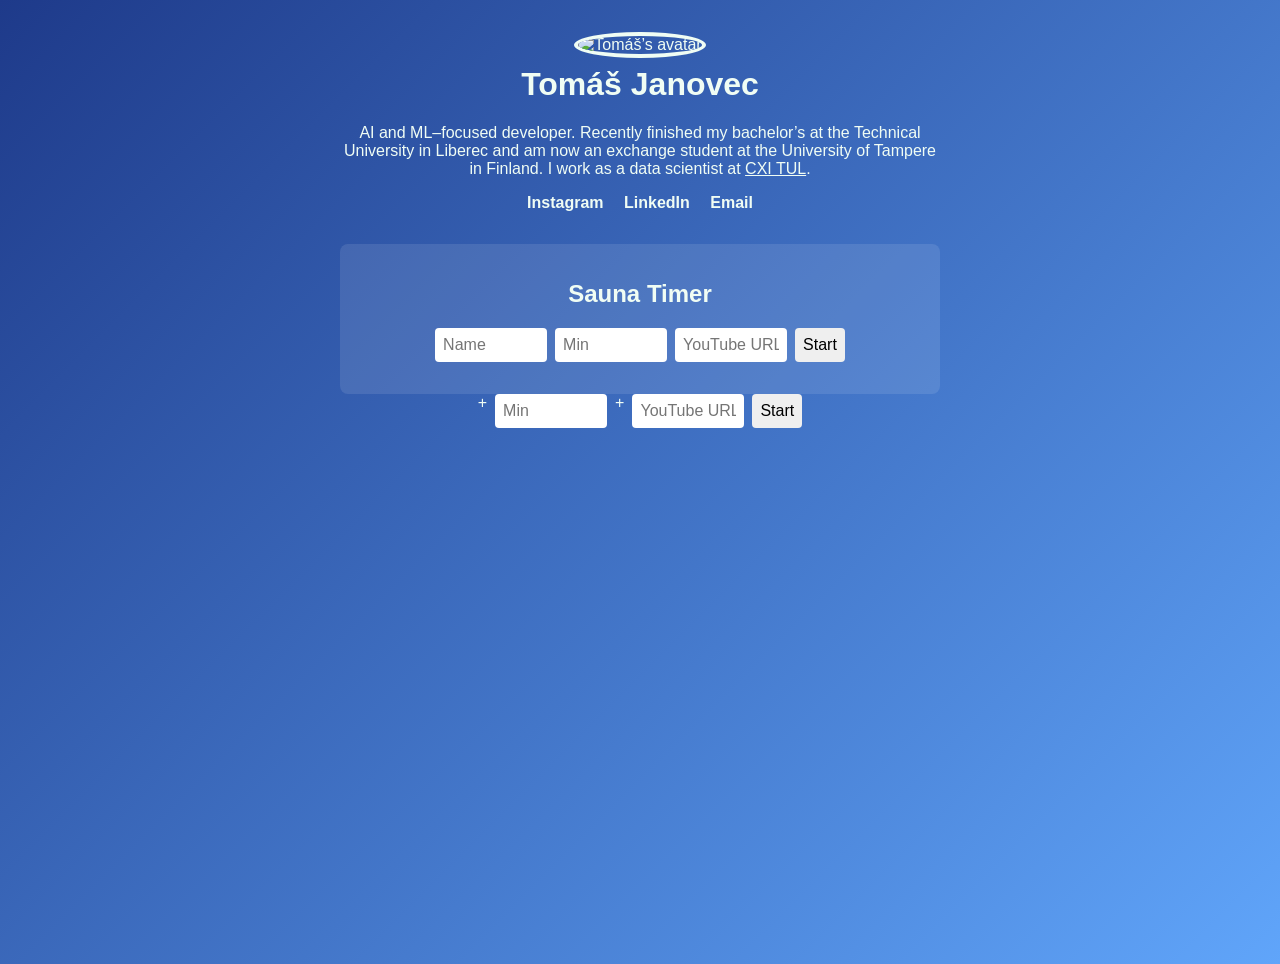
==== index.html @ 8344b6bf "fix: wrong form issue" ====
<!DOCTYPE html>
<html lang="en">
<head>
  <meta charset="UTF-8" />
  <meta name="viewport" content="width=device-width, initial-scale=1.0"/>
  <title>Tomáš Janovec</title>
  <style>
    body {
      margin: 0;
      font-family: sans-serif;
      background: linear-gradient(135deg, #1e3a8a, #60a5fa);
      color: #f0fdf4;
      display: flex;
      flex-direction: column;
      align-items: center;
      text-align: center;
      min-height: 100vh;
      padding: 2rem;
    }
    .container {
      max-width: 600px;
    }
    img.profile {
      width: 140px;
      height: 140px;
      border-radius: 50%;
      border: 4px solid #f0fdf4;
    }
    h1 { margin-top: .5rem; }
    .links a {
      margin: 0 .5rem;
      color: #f0fdf4;
      text-decoration: none;
      font-weight: bold;
    }
    section {
      margin-top: 2rem;
      background: rgba(255, 255, 255, 0.1);
      padding: 1rem;
      border-radius: 8px;
    }
    #sauna-timer {
      height: 200px;
      background: rgba(255,255,255,0.2);
      border: 2px dashed #f0fdf4;
      border-radius: 4px;
      display: flex;
      align-items: center;
      justify-content: center;
      color: #f0fdf4;
      font-style: italic;
    }
  </style>
</head>
<body>
  <div class="container">
    <img class="profile" src="https://avatars.githubusercontent.com/u/74786110?v=4" alt="Tomáš’s avatar" />
    <h1>Tomáš Janovec</h1>
    <p>AI and ML–focused developer. Recently finished my bachelor’s at the Technical University in Liberec and am now an exchange student at the University of Tampere in Finland. I work as a data scientist at <a href="https://cxi.tul.cz/tym/omi" target="_blank" style="color:#f0fdf4; text-decoration:underline;">CXI TUL</a>.</p>
    <div class="links">
      <a href="https://www.instagram.com/dzanyy1337/" target="_blank">Instagram</a>
      <a href="https://www.linkedin.com/in/thomas-janovec-7a1a97283/" target="_blank">LinkedIn</a>
      <a href="mailto:tomas.janovec@tul.cz">Email</a>
    </div>

    <section id="sauna">
      <h2>Sauna Timer</h2>
      <div id="sauna-app"><!-- saunaTimer.js will render here --></div>
    </section>

    <!-- add inside <head> if not already: -->
    <link rel="stylesheet" href="assets/css/sauna.css">

    <!-- add just before </body>: -->
    <script defer src="assets/js/saunaTimer.js"></script>
  </div>

  <form id="timer-form">
+   <input type="number" id="timer-minutes" placeholder="Min" required min="1" />
+  <input
+    type="url"
+    id="timer-video"
+    placeholder="YouTube URL (optional)"
+    pattern="https?://.*"
+  />
    <button type="submit">Start</button>
  </form>
</body>
</html>
---- assets/css/sauna.css ----
/* simple “frosty” translucent cards on your blue background */
#sauna-app {
  display: flex;
  flex-direction: column;
  align-items: center;
}
#timer-form {
  display: flex;
  gap: 0.5rem;
  margin-bottom: 1rem;
}
#timer-form input,
#timer-form button {
  padding: 0.5rem;
  font-size: 1rem;
  border-radius: 4px;
  border: none;
}
#timer-form input {
  width: 6rem;
}
#timers-container {
  width: 100%;
  max-width: 400px;
}
.timer-card {
  background: rgba(255, 255, 255, 0.15);
  padding: 0.75rem;
  margin-bottom: 1rem;
  border-radius: 6px;
  display: flex;
  align-items: center;
  gap: 0.75rem;
}
.timer-card h3 {
  flex: 1;
  margin: 0;
  font-size: 1.1rem;
}
.timer-card .time-display {
  font-family: monospace;
  font-size: 1.2rem;
  width: 4.5rem;
  text-align: center;
}
.timer-card button {
  padding: 0.4rem 0.8rem;
  font-size: 0.9rem;
  border-radius: 4px;
  cursor: pointer;
}

.timer-card .video-container {
  margin-top: 0.75rem;
  width: 100%;
  position: relative;
  padding-bottom: 56.25%; /* 16:9 ratio */
  height: 0;
}
.timer-card .video-container iframe {
  position: absolute;
  top: 0;
  left: 0;
  width: 100%;
  height: 100%;
  border: none;
}
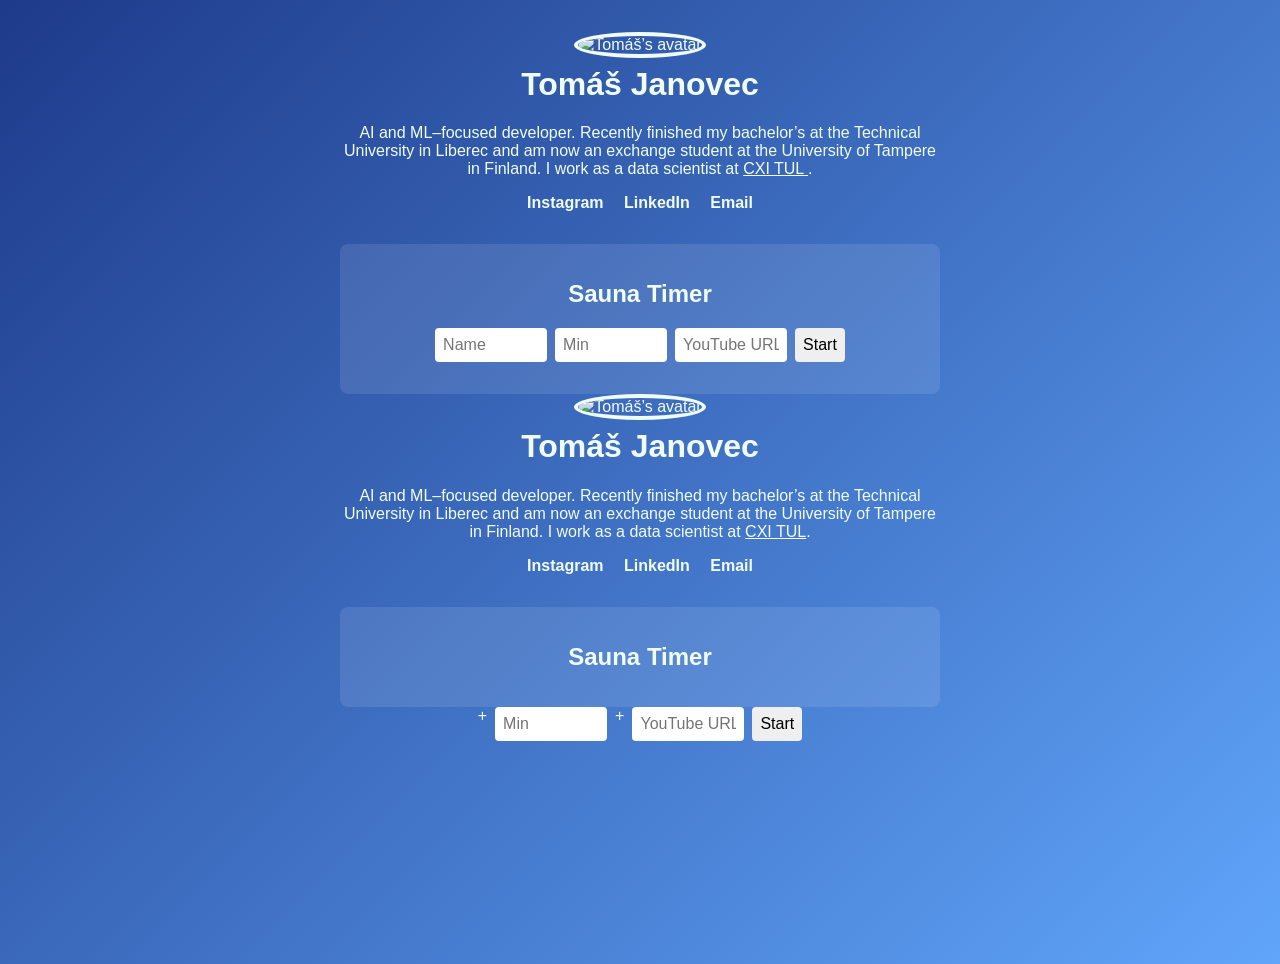
==== commit d9a9105f: "fix: fix index" ====
--- a/index.html
+++ b/index.html
@@ -1,4 +1,76 @@
 <!DOCTYPE html>
+<html lang="en">
+<head>
+  <meta charset="UTF-8" />
+  <meta name="viewport" content="width=device-width, initial-scale=1.0"/>
+  <title>Tomáš Janovec</title>
+  <style>
+    body {
+      margin: 0;
+      font-family: sans-serif;
+      background: linear-gradient(135deg, #1e3a8a, #60a5fa);
+      color: #f0fdf4;
+      display: flex;
+      flex-direction: column;
+      align-items: center;
+      text-align: center;
+      min-height: 100vh;
+      padding: 2rem;
+    }
+    .container {
+      max-width: 600px;
+    }
+    img.profile {
+      width: 140px;
+      height: 140px;
+      border-radius: 50%;
+      border: 4px solid #f0fdf4;
+    }
+    h1 {
+      margin-top: .5rem;
+    }
+    .links a {
+      margin: 0 .5rem;
+      color: #f0fdf4;
+      text-decoration: none;
+      font-weight: bold;
+    }
+    section {
+      margin-top: 2rem;
+      background: rgba(255, 255, 255, 0.1);
+      padding: 1rem;
+      border-radius: 8px;
+    }
+  </style>
+  <link rel="stylesheet" href="assets/css/sauna.css">
+</head>
+<body>
+  <div class="container">
+    <img class="profile" src="https://avatars.githubusercontent.com/u/74786110?v=4" alt="Tomáš’s avatar" />
+    <h1>Tomáš Janovec</h1>
+    <p>
+      AI and ML–focused developer. Recently finished my bachelor’s at the Technical University
+      in Liberec and am now an exchange student at the University of Tampere in Finland.
+      I work as a data scientist at
+      <a href="https://cxi.tul.cz/tym/omi" target="_blank" style="color:#f0fdf4; text-decoration:underline;">
+        CXI TUL
+      </a>.
+    </p>
+    <div class="links">
+      <a href="https://www.instagram.com/dzanyy1337/" target="_blank">Instagram</a>
+      <a href="https://www.linkedin.com/in/thomas-janovec-7a1a97283/" target="_blank">LinkedIn</a>
+      <a href="mailto:tomas.janovec@tul.cz">Email</a>
+    </div>
+
+    <section id="sauna">
+      <h2>Sauna Timer</h2>
+      <div id="sauna-app"><!-- saunaTimer.js will render the form & timers here --></div>
+    </section>
+  </div>
+
+  <script defer src="assets/js/saunaTimer.js"></script>
+</body>
+</html>
 <html lang="en">
 <head>
   <meta charset="UTF-8" />
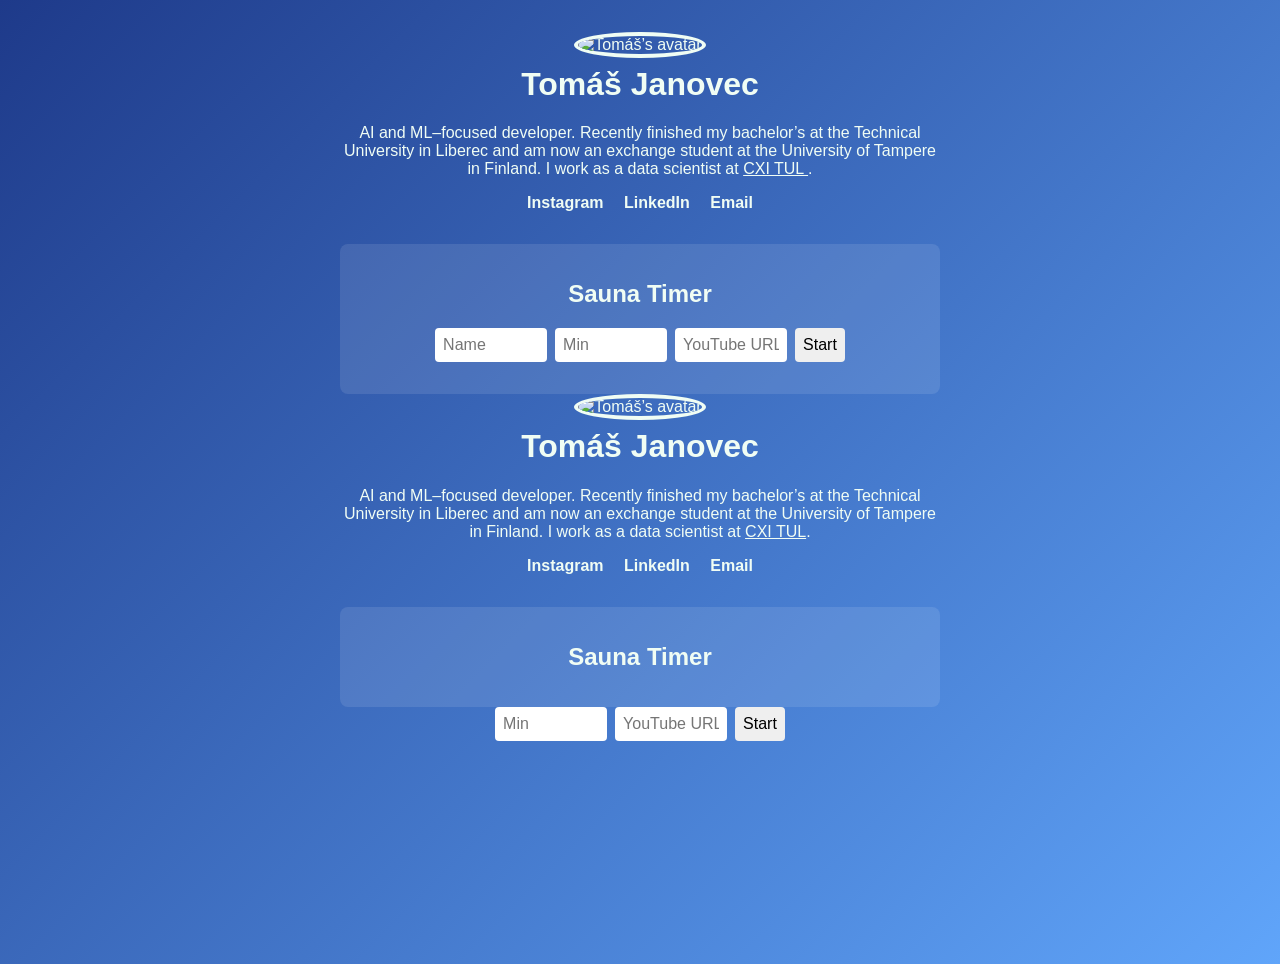
==== commit e0844736: "fix: index" ====
--- a/index.html
+++ b/index.html
@@ -148,13 +148,13 @@
   </div>
 
   <form id="timer-form">
-+   <input type="number" id="timer-minutes" placeholder="Min" required min="1" />
-+  <input
-+    type="url"
-+    id="timer-video"
-+    placeholder="YouTube URL (optional)"
-+    pattern="https?://.*"
-+  />
+   <input type="number" id="timer-minutes" placeholder="Min" required min="1" />
+  <input
+    type="url"
+    id="timer-video"
+    placeholder="YouTube URL (optional)"
+    pattern="https?://.*"
+  />
     <button type="submit">Start</button>
   </form>
 </body>
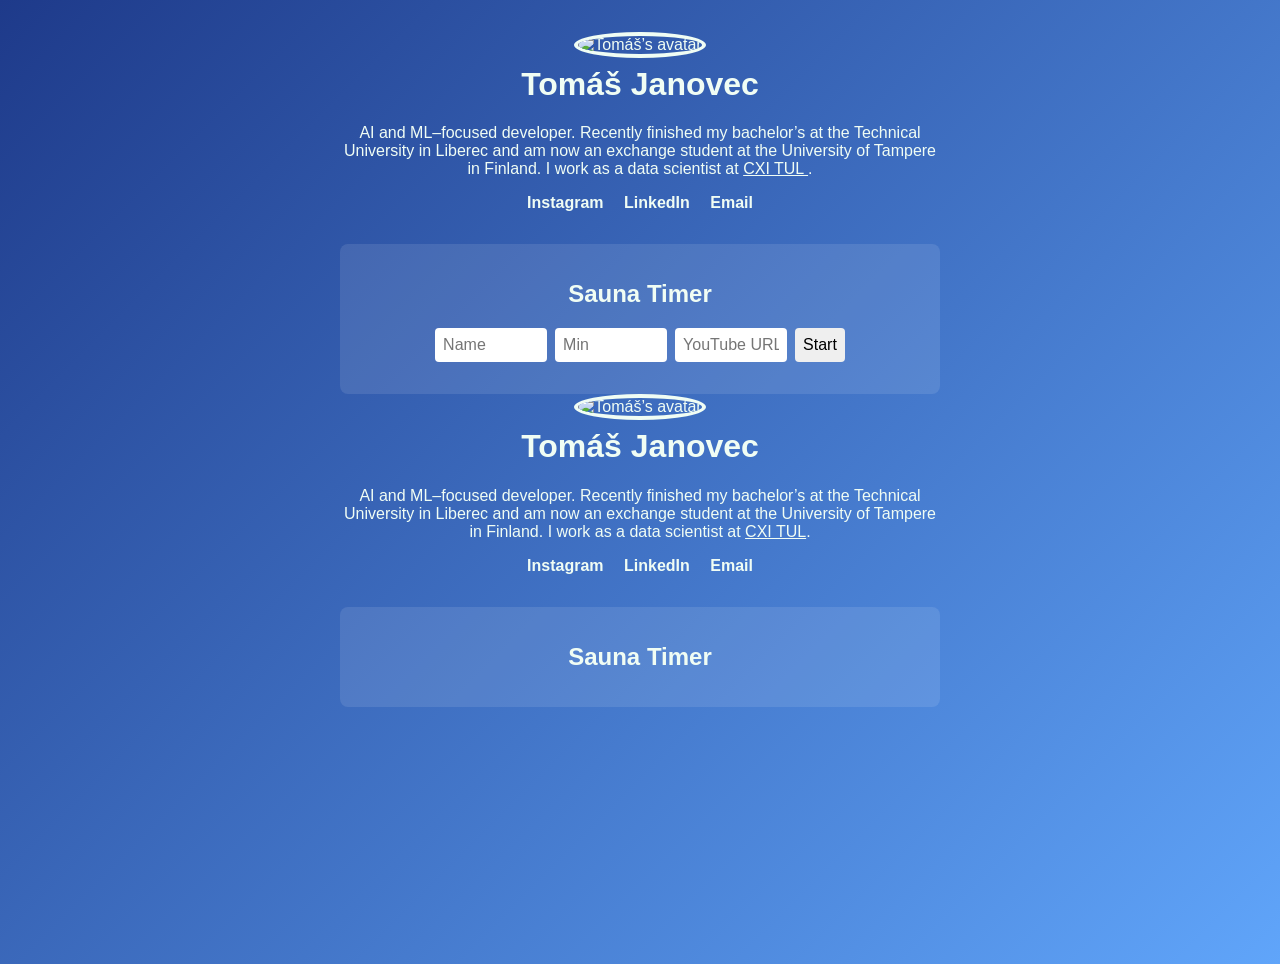
==== commit b28cb1ea: "fix: index" ====
--- a/index.html
+++ b/index.html
@@ -147,15 +147,15 @@
     <script defer src="assets/js/saunaTimer.js"></script>
   </div>
 
-  <form id="timer-form">
-   <input type="number" id="timer-minutes" placeholder="Min" required min="1" />
-  <input
-    type="url"
-    id="timer-video"
-    placeholder="YouTube URL (optional)"
-    pattern="https?://.*"
-  />
-    <button type="submit">Start</button>
-  </form>
+  <!-- <form id="timer-form"> -->
+  <!--  <input type="number" id="timer-minutes" placeholder="Min" required min="1" /> -->
+  <!-- <input -->
+  <!--   type="url" -->
+  <!--   id="timer-video" -->
+  <!--   placeholder="YouTube URL (optional)" -->
+  <!--   pattern="https?://.*" -->
+  <!-- /> -->
+  <!--   <button type="submit">Start</button> -->
+  <!-- </form> -->
 </body>
 </html>
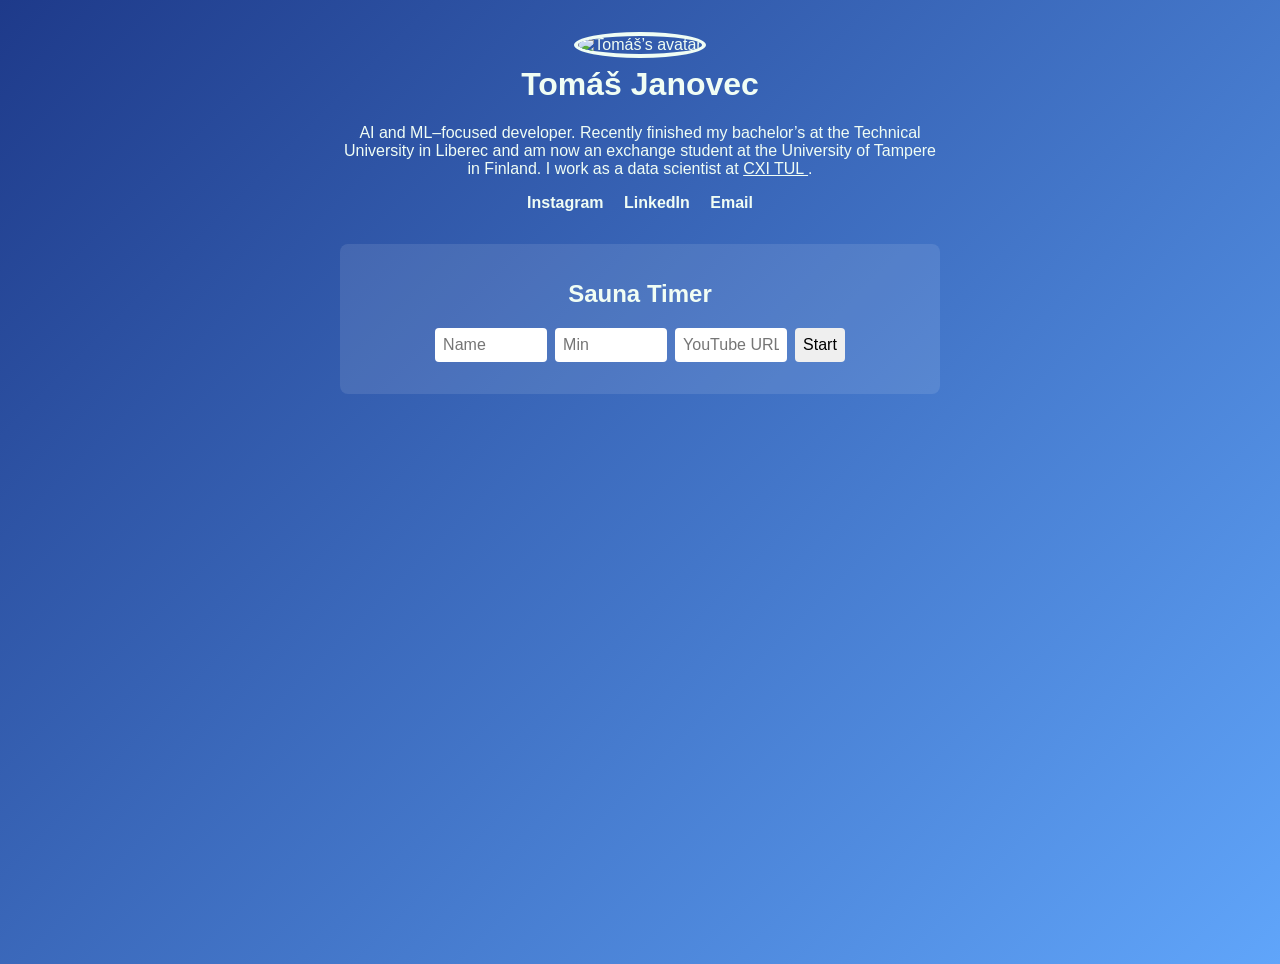
==== commit f541b3a6: "fix: fix index" ====
--- a/index.html
+++ b/index.html
@@ -71,91 +71,3 @@
   <script defer src="assets/js/saunaTimer.js"></script>
 </body>
 </html>
-<html lang="en">
-<head>
-  <meta charset="UTF-8" />
-  <meta name="viewport" content="width=device-width, initial-scale=1.0"/>
-  <title>Tomáš Janovec</title>
-  <style>
-    body {
-      margin: 0;
-      font-family: sans-serif;
-      background: linear-gradient(135deg, #1e3a8a, #60a5fa);
-      color: #f0fdf4;
-      display: flex;
-      flex-direction: column;
-      align-items: center;
-      text-align: center;
-      min-height: 100vh;
-      padding: 2rem;
-    }
-    .container {
-      max-width: 600px;
-    }
-    img.profile {
-      width: 140px;
-      height: 140px;
-      border-radius: 50%;
-      border: 4px solid #f0fdf4;
-    }
-    h1 { margin-top: .5rem; }
-    .links a {
-      margin: 0 .5rem;
-      color: #f0fdf4;
-      text-decoration: none;
-      font-weight: bold;
-    }
-    section {
-      margin-top: 2rem;
-      background: rgba(255, 255, 255, 0.1);
-      padding: 1rem;
-      border-radius: 8px;
-    }
-    #sauna-timer {
-      height: 200px;
-      background: rgba(255,255,255,0.2);
-      border: 2px dashed #f0fdf4;
-      border-radius: 4px;
-      display: flex;
-      align-items: center;
-      justify-content: center;
-      color: #f0fdf4;
-      font-style: italic;
-    }
-  </style>
-</head>
-<body>
-  <div class="container">
-    <img class="profile" src="https://avatars.githubusercontent.com/u/74786110?v=4" alt="Tomáš’s avatar" />
-    <h1>Tomáš Janovec</h1>
-    <p>AI and ML–focused developer. Recently finished my bachelor’s at the Technical University in Liberec and am now an exchange student at the University of Tampere in Finland. I work as a data scientist at <a href="https://cxi.tul.cz/tym/omi" target="_blank" style="color:#f0fdf4; text-decoration:underline;">CXI TUL</a>.</p>
-    <div class="links">
-      <a href="https://www.instagram.com/dzanyy1337/" target="_blank">Instagram</a>
-      <a href="https://www.linkedin.com/in/thomas-janovec-7a1a97283/" target="_blank">LinkedIn</a>
-      <a href="mailto:tomas.janovec@tul.cz">Email</a>
-    </div>
-
-    <section id="sauna">
-      <h2>Sauna Timer</h2>
-      <div id="sauna-app"><!-- saunaTimer.js will render here --></div>
-    </section>
-
-    <!-- add inside <head> if not already: -->
-    <link rel="stylesheet" href="assets/css/sauna.css">
-
-    <!-- add just before </body>: -->
-    <script defer src="assets/js/saunaTimer.js"></script>
-  </div>
-
-  <!-- <form id="timer-form"> -->
-  <!--  <input type="number" id="timer-minutes" placeholder="Min" required min="1" /> -->
-  <!-- <input -->
-  <!--   type="url" -->
-  <!--   id="timer-video" -->
-  <!--   placeholder="YouTube URL (optional)" -->
-  <!--   pattern="https?://.*" -->
-  <!-- /> -->
-  <!--   <button type="submit">Start</button> -->
-  <!-- </form> -->
-</body>
-</html>
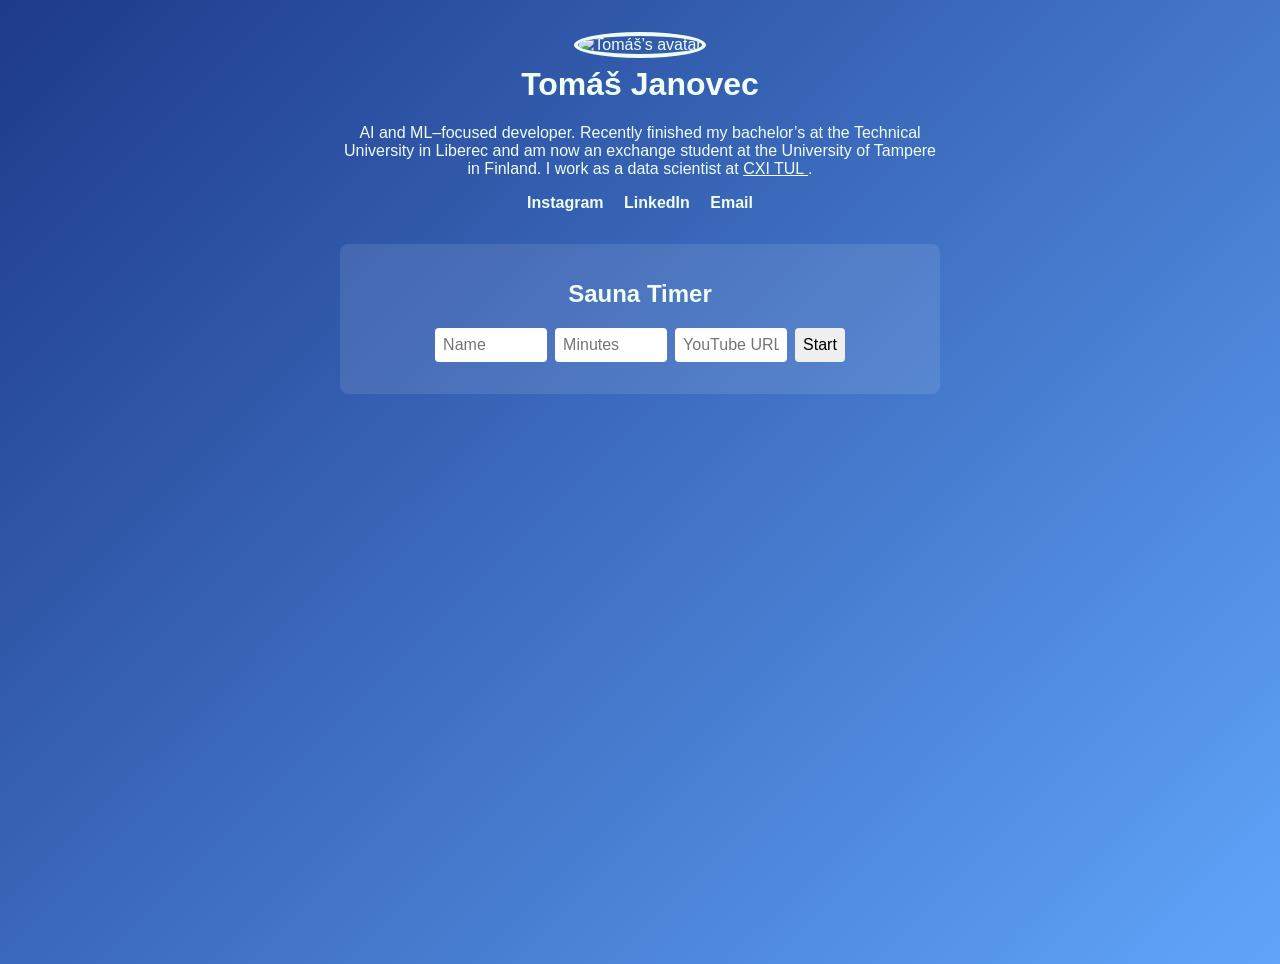
==== commit a0e4a235: "fix: roll back feature for search" ====
--- a/index.html
+++ b/index.html
@@ -64,7 +64,7 @@
 
     <section id="sauna">
       <h2>Sauna Timer</h2>
-      <div id="sauna-app"><!-- saunaTimer.js will render the form & timers here --></div>
+      <div id="sauna-app"><!-- JS will render form & timers here --></div>
     </section>
   </div>
 
--- a/assets/css/sauna.css
+++ b/assets/css/sauna.css
@@ -65,3 +65,91 @@
   height: 100%;
   border: none;
 }
+
+/* simple “frosty” translucent cards on your blue background */
+#sauna-app {
+  display: flex;
+  flex-direction: column;
+  align-items: center;
+}
+
+#timer-form {
+  display: flex;
+  gap: 0.5rem;
+  margin-bottom: 1rem;
+}
+
+#timer-form input,
+#timer-form button,
+#timer-form select {
+  padding: 0.5rem;
+  font-size: 1rem;
+  border-radius: 4px;
+  border: none;
+}
+
+#timer-form input {
+  width: 6rem;
+}
+
+#timers-container {
+  width: 100%;
+  max-width: 400px;
+}
+
+.timer-card {
+  background: rgba(255, 255, 255, 0.15);
+  padding: 0.75rem;
+  margin-bottom: 1rem;
+  border-radius: 6px;
+  display: flex;
+  flex-direction: column;
+  align-items: center;
+  gap: 0.75rem;
+}
+
+/* under 1 minute */
+.timer-card.warning {
+  background: orange;
+}
+
+/* under 10 seconds */
+.timer-card.danger {
+  background: red;
+}
+
+.timer-card h3 {
+  margin: 0;
+  font-size: 1.1rem;
+}
+
+.timer-card .time-display {
+  font-family: monospace;
+  font-size: 1.2rem;
+  width: 4.5rem;
+  text-align: center;
+}
+
+.timer-card button {
+  padding: 0.4rem 0.8rem;
+  font-size: 0.9rem;
+  border-radius: 4px;
+  cursor: pointer;
+}
+
+.timer-card .video-container {
+  margin-top: 0.75rem;
+  width: 100%;
+  position: relative;
+  padding-bottom: 56.25%; /* 16:9 */
+  height: 0;
+}
+
+.timer-card .video-container iframe {
+  position: absolute;
+  top: 0;
+  left: 0;
+  width: 100%;
+  height: 100%;
+  border: none;
+}
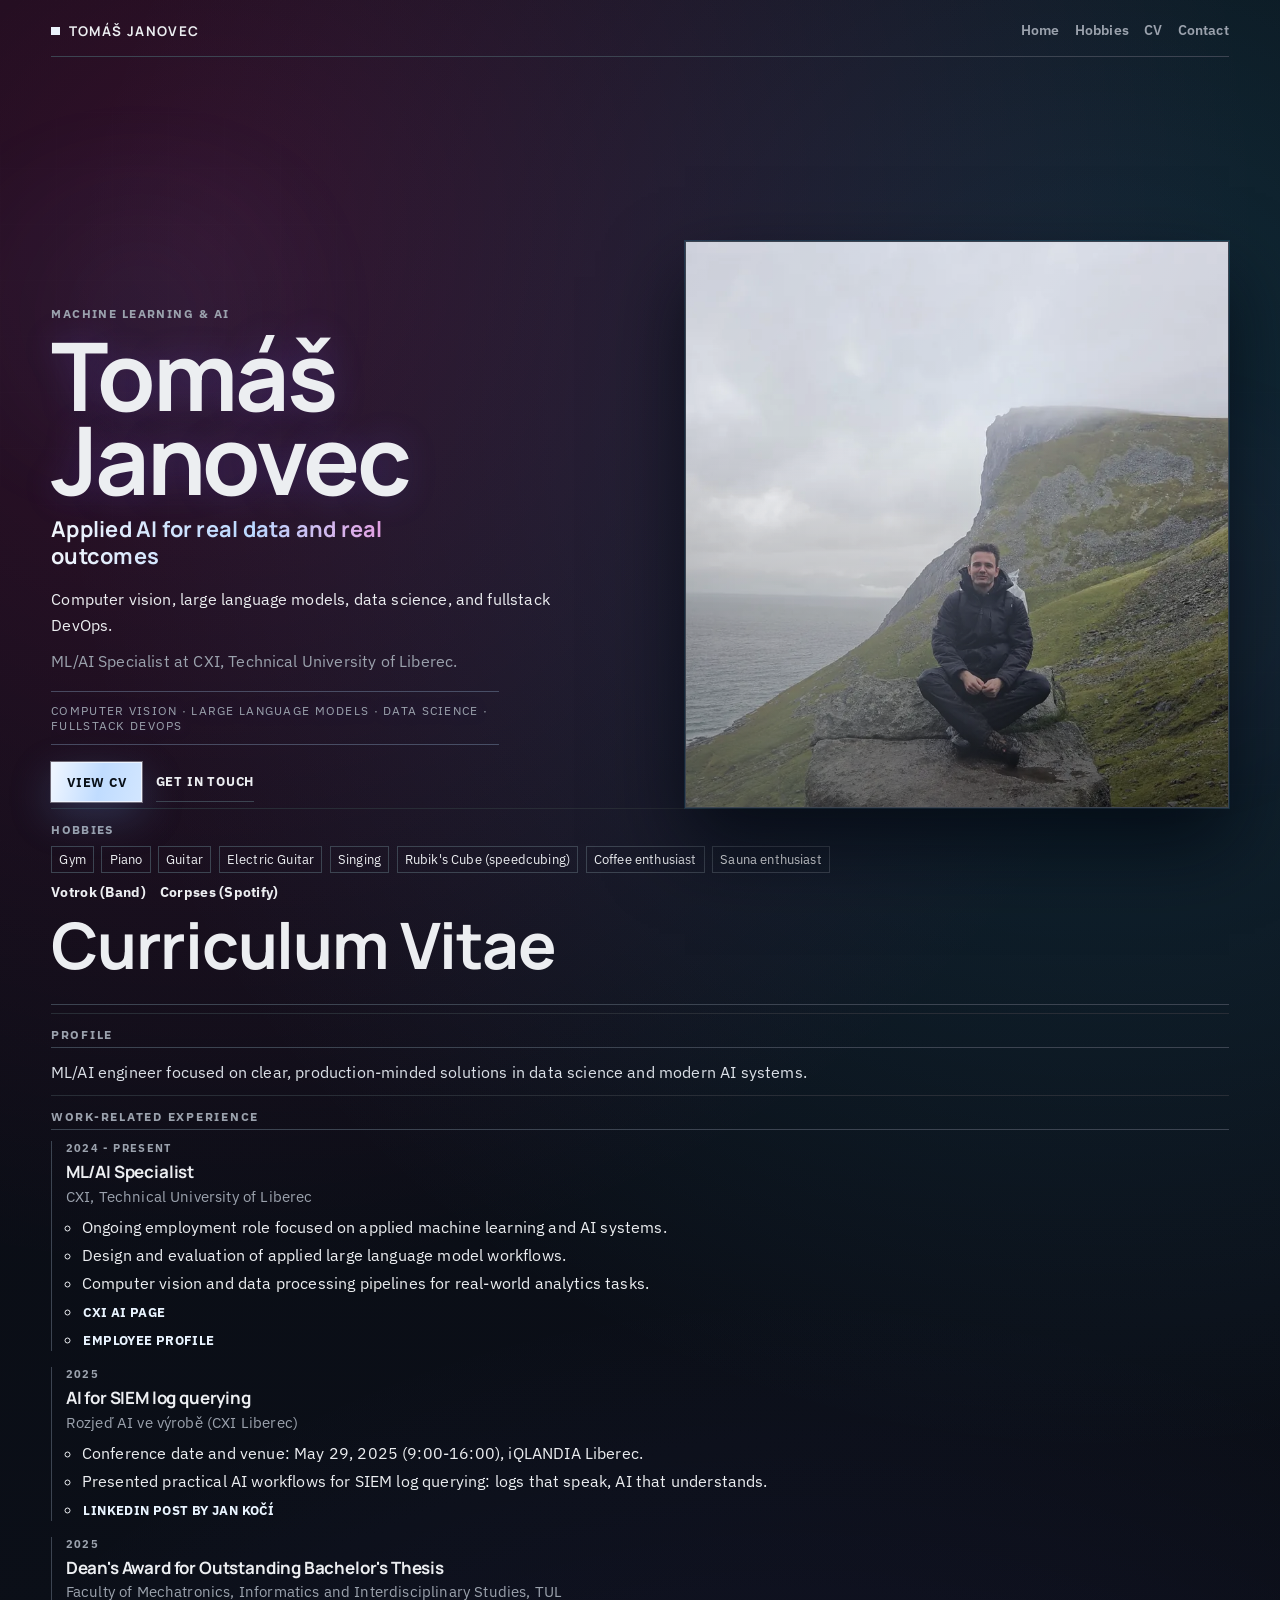
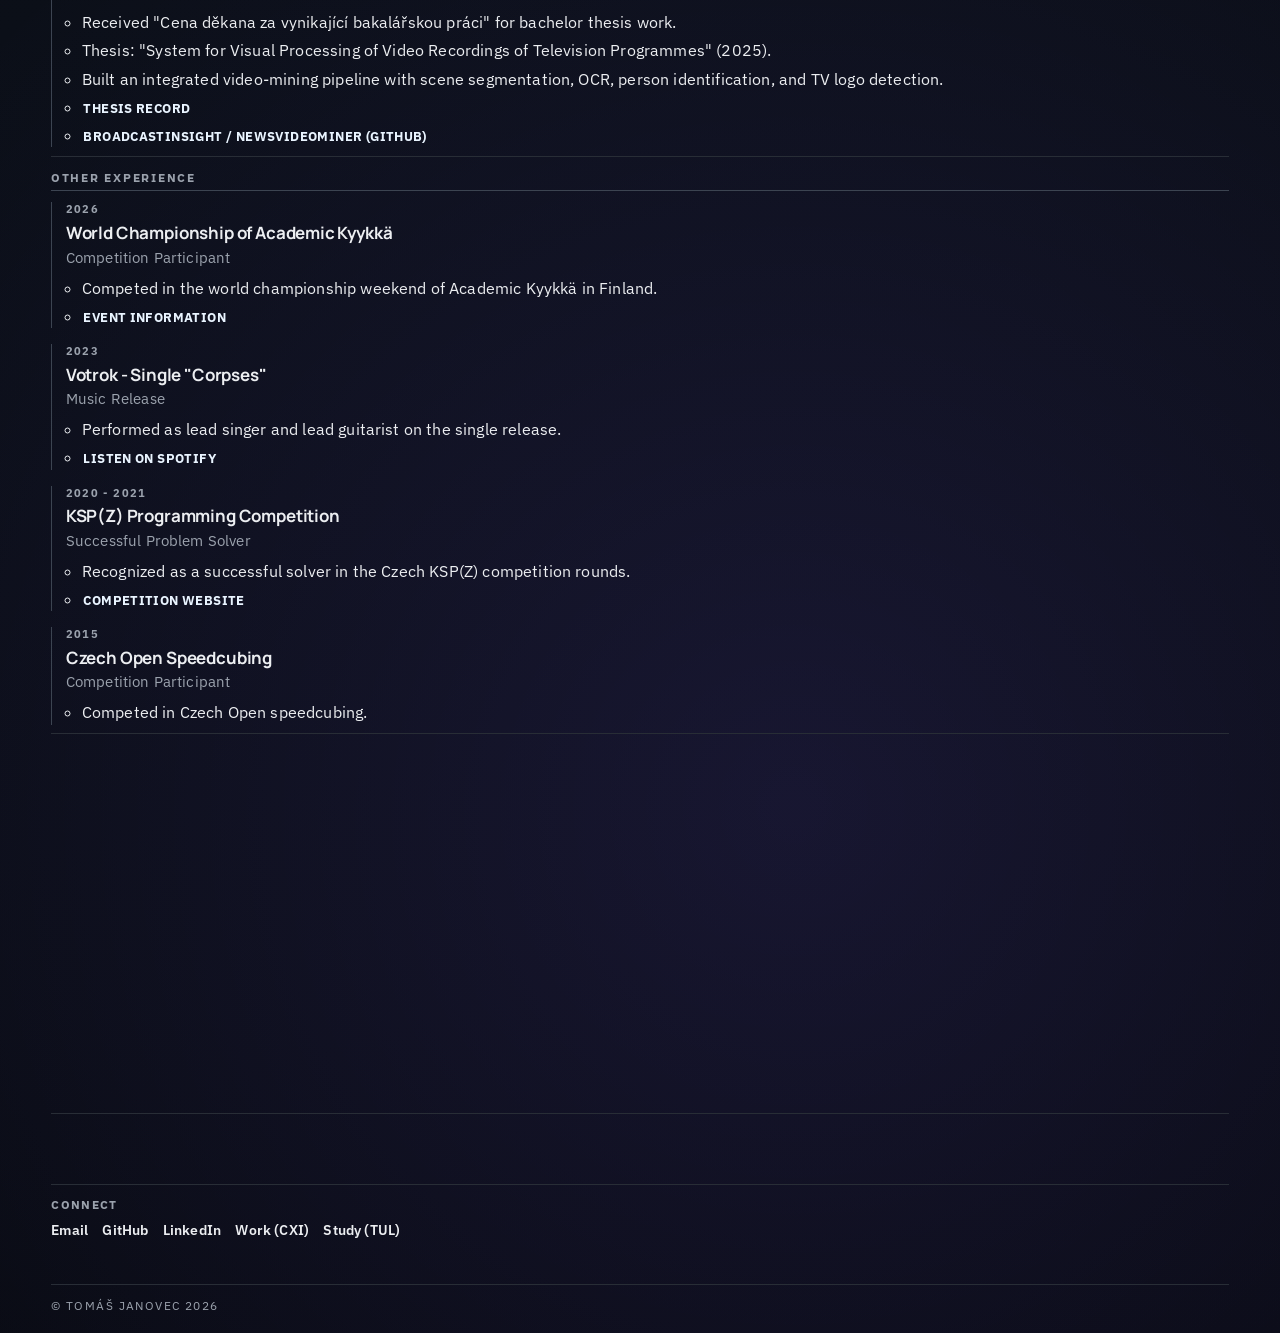
==== commit b69ebc4b: "feat: add static portfolio fallback" ====
--- a/index.html
+++ b/index.html
@@ -2,72 +2,245 @@
 <html lang="en">
 <head>
   <meta charset="UTF-8" />
-  <meta name="viewport" content="width=device-width, initial-scale=1.0"/>
+  <meta name="viewport" content="width=device-width, initial-scale=1.0" />
+  <meta
+    name="description"
+    content="Tomáš Janovec - ML/AI specialist focused on computer vision, large language models, data science, and fullstack DevOps."
+  />
   <title>Tomáš Janovec</title>
-  <style>
-    body {
-      margin: 0;
-      font-family: sans-serif;
-      background: linear-gradient(135deg, #1e3a8a, #60a5fa);
-      color: #f0fdf4;
-      display: flex;
-      flex-direction: column;
-      align-items: center;
-      text-align: center;
-      min-height: 100vh;
-      padding: 2rem;
-    }
-    .container {
-      max-width: 600px;
-    }
-    img.profile {
-      width: 140px;
-      height: 140px;
-      border-radius: 50%;
-      border: 4px solid #f0fdf4;
-    }
-    h1 {
-      margin-top: .5rem;
-    }
-    .links a {
-      margin: 0 .5rem;
-      color: #f0fdf4;
-      text-decoration: none;
-      font-weight: bold;
-    }
-    section {
-      margin-top: 2rem;
-      background: rgba(255, 255, 255, 0.1);
-      padding: 1rem;
-      border-radius: 8px;
-    }
-  </style>
-  <link rel="stylesheet" href="assets/css/sauna.css">
+  <link rel="stylesheet" href="assets/css/site.css" />
 </head>
 <body>
-  <div class="container">
-    <img class="profile" src="https://avatars.githubusercontent.com/u/74786110?v=4" alt="Tomáš’s avatar" />
-    <h1>Tomáš Janovec</h1>
-    <p>
-      AI and ML–focused developer. Recently finished my bachelor’s at the Technical University
-      in Liberec and am now an exchange student at the University of Tampere in Finland.
-      I work as a data scientist at
-      <a href="https://cxi.tul.cz/tym/omi" target="_blank" style="color:#f0fdf4; text-decoration:underline;">
-        CXI TUL
-      </a>.
-    </p>
-    <div class="links">
-      <a href="https://www.instagram.com/dzanyy1337/" target="_blank">Instagram</a>
-      <a href="https://www.linkedin.com/in/thomas-janovec-7a1a97283/" target="_blank">LinkedIn</a>
-      <a href="mailto:tomas.janovec@tul.cz">Email</a>
+  <div class="site-shell">
+    <div class="ambient-bg" aria-hidden="true">
+      <div class="ambient-grid"></div>
+      <div class="ambient-glow ambient-glow-a"></div>
+      <div class="ambient-glow ambient-glow-b"></div>
     </div>
 
-    <section id="sauna">
-      <h2>Sauna Timer</h2>
-      <div id="sauna-app"><!-- JS will render form & timers here --></div>
-    </section>
+    <header class="top-nav">
+      <a class="brand" href="#top" aria-label="Tomáš Janovec home">
+        <span class="brand-dot"></span>
+        <span>Tomáš Janovec</span>
+      </a>
+
+      <nav class="nav-links" aria-label="Primary">
+        <a href="#top">Home</a>
+        <a href="#hobbies">Hobbies</a>
+        <a href="#cv">CV</a>
+        <a href="#contact">Contact</a>
+      </nav>
+    </header>
+
+    <main id="top" class="main-content">
+      <section class="hero hero-stage" aria-label="Hero stage">
+        <div class="hero-copy">
+          <p class="hero-badge">Machine Learning &amp; AI</p>
+          <h1>Tomáš Janovec</h1>
+          <h2>Applied AI for real data and real outcomes</h2>
+          <p class="hero-lead">Computer vision, large language models, data science, and fullstack DevOps.</p>
+          <p class="hero-subtitle">ML/AI Specialist at CXI, Technical University of Liberec.</p>
+          <p class="focus-line hero-focus-line">Computer Vision · Large Language Models · Data Science · Fullstack DevOps</p>
+
+          <div class="hero-actions" role="group" aria-label="Primary actions">
+            <a class="btn btn-primary" href="#cv">View CV</a>
+            <a class="btn btn-ghost" href="mailto:tomas.janovec@tul.cz">Get in Touch</a>
+          </div>
+        </div>
+
+        <figure class="hero-media">
+          <picture>
+            <source
+              srcset="assets/images/tomas-hero-800.webp 800w, assets/images/tomas-hero-1280.webp 1280w"
+              sizes="(max-width: 950px) 92vw, 48vw"
+              type="image/webp"
+            />
+            <img
+              src="assets/images/tomas-hero-fallback.jpg"
+              width="1280"
+              height="1760"
+              alt="Tomáš Janovec sitting on a rock in front of a mountain peak near Kvalvika beach in Lofoten, Norway"
+              loading="eager"
+              decoding="async"
+              fetchpriority="high"
+            />
+          </picture>
+        </figure>
+      </section>
+
+      <section id="hobbies" class="hobbies-panel" aria-labelledby="hobbies-title">
+        <h2 id="hobbies-title">Hobbies</h2>
+        <div class="hobbies-chips" aria-label="Hobbies list">
+          <span>Gym</span>
+          <span>Piano</span>
+          <span>Guitar</span>
+          <span>Electric Guitar</span>
+          <span>Singing</span>
+          <span>Rubik's Cube (speedcubing)</span>
+          <span>Coffee enthusiast</span>
+          <span>Sauna enthusiast</span>
+        </div>
+        <div class="hobbies-links">
+          <a href="https://www.facebook.com/Votrokband/" target="_blank" rel="noreferrer">Votrok (Band)</a>
+          <a href="https://open.spotify.com/track/6KqUDpdiLEFHS2BhAkOizm" target="_blank" rel="noreferrer">Corpses (Spotify)</a>
+        </div>
+      </section>
+
+      <article id="cv" class="cv-page">
+        <header class="cv-header">
+          <h1>Curriculum Vitae</h1>
+        </header>
+
+        <section class="section-block" aria-labelledby="profile-title">
+          <h2 id="profile-title">Profile</h2>
+          <div class="section-body">
+            <p class="cv-summary">ML/AI engineer focused on clear, production-minded solutions in data science and modern AI systems.</p>
+          </div>
+        </section>
+
+        <section class="section-block" aria-labelledby="work-title">
+          <h2 id="work-title">Work-related experience</h2>
+          <div class="section-body">
+            <ol class="timeline">
+              <li>
+                <p class="timeline-period">2024 - Present</p>
+                <h3>ML/AI Specialist</h3>
+                <p class="timeline-org">CXI, Technical University of Liberec</p>
+                <ul>
+                  <li>Ongoing employment role focused on applied machine learning and AI systems.</li>
+                  <li>Design and evaluation of applied large language model workflows.</li>
+                  <li>Computer vision and data processing pipelines for real-world analytics tasks.</li>
+                  <li><a class="timeline-link" href="https://www.cxi.tul.cz/cs/systemova-integrace/modelovani-procesu-a-ai/" target="_blank" rel="noreferrer">CXI AI page</a></li>
+                  <li><a class="timeline-link" href="https://support.cxi.tul.cz/en/staff-directory/tomas.janovec" target="_blank" rel="noreferrer">Employee profile</a></li>
+                </ul>
+              </li>
+              <li>
+                <p class="timeline-period">2025</p>
+                <h3>AI for SIEM log querying</h3>
+                <p class="timeline-org">Rozjeď AI ve výrobě (CXI Liberec)</p>
+                <ul>
+                  <li>Conference date and venue: May 29, 2025 (9:00-16:00), iQLANDIA Liberec.</li>
+                  <li>Presented practical AI workflows for SIEM log querying: logs that speak, AI that understands.</li>
+                  <li><a class="timeline-link" href="https://www.linkedin.com/posts/jan-koci-906278225_rozjedai-aivevyrobe-cxiliberec-ugcPost-7333446464980873217-yizy" target="_blank" rel="noreferrer">LinkedIn post by Jan Kočí</a></li>
+                </ul>
+              </li>
+              <li>
+                <p class="timeline-period">2025</p>
+                <h3>Dean's Award for Outstanding Bachelor's Thesis</h3>
+                <p class="timeline-org">Faculty of Mechatronics, Informatics and Interdisciplinary Studies, TUL</p>
+                <ul>
+                  <li>Received "Cena děkana za vynikající bakalářskou práci" for bachelor thesis work.</li>
+                  <li>Thesis: "System for Visual Processing of Video Recordings of Television Programmes" (2025).</li>
+                  <li>Built an integrated video-mining pipeline with scene segmentation, OCR, person identification, and TV logo detection.</li>
+                  <li><a class="timeline-link" href="https://theses.cz/id/evcjhi/?info" target="_blank" rel="noreferrer">Thesis record</a></li>
+                  <li><a class="timeline-link" href="https://github.com/tomyjany/BroadcastInsight" target="_blank" rel="noreferrer">BroadcastInsight / NewsVideoMiner (GitHub)</a></li>
+                </ul>
+              </li>
+            </ol>
+          </div>
+        </section>
+
+        <section class="section-block" aria-labelledby="other-title">
+          <h2 id="other-title">Other experience</h2>
+          <div class="section-body">
+            <ol class="timeline">
+              <li>
+                <p class="timeline-period">2026</p>
+                <h3>World Championship of Academic Kyykkä</h3>
+                <p class="timeline-org">Competition Participant</p>
+                <ul>
+                  <li>Competed in the world championship weekend of Academic Kyykkä in Finland.</li>
+                  <li><a class="timeline-link" href="https://kyykka.fi/news-item/yleista-infoa-kyykkaviikonlopusta-general-info-about-the-kyykka-weekend" target="_blank" rel="noreferrer">Event information</a></li>
+                </ul>
+              </li>
+              <li>
+                <p class="timeline-period">2023</p>
+                <h3>Votrok - Single "Corpses"</h3>
+                <p class="timeline-org">Music Release</p>
+                <ul>
+                  <li>Performed as lead singer and lead guitarist on the single release.</li>
+                  <li><a class="timeline-link" href="https://open.spotify.com/track/6KqUDpdiLEFHS2BhAkOizm" target="_blank" rel="noreferrer">Listen on Spotify</a></li>
+                </ul>
+              </li>
+              <li>
+                <p class="timeline-period">2020 - 2021</p>
+                <h3>KSP(Z) Programming Competition</h3>
+                <p class="timeline-org">Successful Problem Solver</p>
+                <ul>
+                  <li>Recognized as a successful solver in the Czech KSP(Z) competition rounds.</li>
+                  <li><a class="timeline-link" href="https://ksp.mff.cuni.cz/z/" target="_blank" rel="noreferrer">Competition website</a></li>
+                </ul>
+              </li>
+              <li>
+                <p class="timeline-period">2015</p>
+                <h3>Czech Open Speedcubing</h3>
+                <p class="timeline-org">Competition Participant</p>
+                <ul>
+                  <li>Competed in Czech Open speedcubing.</li>
+                </ul>
+              </li>
+            </ol>
+          </div>
+        </section>
+
+        <section class="section-block" aria-labelledby="education-title">
+          <h2 id="education-title">Education</h2>
+          <div class="section-body">
+            <ol class="timeline">
+              <li>
+                <p class="timeline-period">Current</p>
+                <h3>Ing. Intelligent Systems (ongoing)</h3>
+                <p class="timeline-org">Technical University of Liberec</p>
+                <ul>
+                  <li>Currently continuing graduate engineering studies.</li>
+                </ul>
+              </li>
+              <li>
+                <p class="timeline-period">Completed</p>
+                <h3>BSc Intelligent Systems (completed)</h3>
+                <p class="timeline-org">Technical University of Liberec</p>
+                <ul>
+                  <li>Bachelor's degree successfully completed.</li>
+                </ul>
+              </li>
+              <li>
+                <p class="timeline-period">One Academic Year</p>
+                <h3>Exchange Studies</h3>
+                <p class="timeline-org">Tampere University</p>
+                <ul>
+                  <li>Completed one year of exchange studies in Finland.</li>
+                </ul>
+              </li>
+            </ol>
+          </div>
+        </section>
+
+        <section class="section-block" aria-labelledby="languages-title">
+          <h2 id="languages-title">Languages</h2>
+          <div class="section-body">
+            <ul class="languages-list">
+              <li>Czech: Native</li>
+              <li>English: Proficient</li>
+              <li>German: B1</li>
+              <li>Finnish: A2</li>
+            </ul>
+          </div>
+        </section>
+      </article>
+
+      <section id="contact" class="contact-strip" aria-labelledby="contact-title">
+        <h2 id="contact-title">Connect</h2>
+        <div class="contact-list">
+          <a href="mailto:tomas.janovec@tul.cz">Email</a>
+          <a href="https://github.com/tomyjany" target="_blank" rel="noreferrer">GitHub</a>
+          <a href="https://www.linkedin.com/in/thomas-janovec-7a1a97283/" target="_blank" rel="noreferrer">LinkedIn</a>
+          <a href="https://support.cxi.tul.cz/en/staff-directory/tomas.janovec" target="_blank" rel="noreferrer">Work (CXI)</a>
+          <a href="https://www.fm.tul.cz/fakulta" target="_blank" rel="noreferrer">Study (TUL)</a>
+        </div>
+      </section>
+    </main>
+
+    <footer class="site-footer">© Tomáš Janovec 2026</footer>
   </div>
-
-  <script defer src="assets/js/saunaTimer.js"></script>
 </body>
 </html>
--- a/assets/css/site.css
+++ b/assets/css/site.css
@@ -0,0 +1,787 @@
+@import url("https://fonts.googleapis.com/css2?family=IBM+Plex+Sans:wght@400;500;600;700&family=Manrope:wght@500;700;800&display=swap");
+
+:root {
+  --bg: #0b0c0f;
+  --bg-soft: #101218;
+  --text: #eceef1;
+  --muted: #9ba2ad;
+  --line: #282d36;
+  --line-strong: #3c4451;
+  --accent: #ebf2fb;
+  --accent-ink: #0a0c11;
+  --neon-cyan: #3bcfff;
+  --neon-magenta: #ff2fa8;
+  --neon-violet: #7d61ff;
+  --container: min(1180px, 92vw);
+  --ease: cubic-bezier(0.2, 0.74, 0.2, 1);
+}
+
+* {
+  box-sizing: border-box;
+}
+
+html,
+body,
+#root {
+  margin: 0;
+  min-height: 100%;
+}
+
+body {
+  background:
+    radial-gradient(circle at 17% 8%, rgba(255, 47, 168, 0.17) 0%, transparent 36%),
+    radial-gradient(circle at 86% 14%, rgba(59, 207, 255, 0.16) 0%, transparent 38%),
+    radial-gradient(circle at 62% 82%, rgba(125, 97, 255, 0.13) 0%, transparent 44%),
+    linear-gradient(165deg, #080a10 0%, #0b0f18 50%, #07090f 100%);
+  color: var(--text);
+  font-family: "IBM Plex Sans", "Segoe UI", sans-serif;
+  letter-spacing: 0.01em;
+}
+
+a {
+  color: inherit;
+}
+
+.site-shell {
+  isolation: isolate;
+  min-height: 100vh;
+  overflow-x: clip;
+  position: relative;
+}
+
+.site-shell > :not(.ambient-bg) {
+  position: relative;
+  z-index: 1;
+}
+
+.ambient-bg {
+  inset: 0;
+  overflow: hidden;
+  pointer-events: none;
+  position: fixed;
+  z-index: 0;
+}
+
+.ambient-grid {
+  background-image:
+    linear-gradient(to right, rgba(255, 255, 255, 0.03) 1px, transparent 1px),
+    linear-gradient(to bottom, rgba(255, 255, 255, 0.025) 1px, transparent 1px);
+  background-size: 56px 56px;
+  inset: 0;
+  opacity: 0.18;
+  position: absolute;
+}
+
+.ambient-glow {
+  border-radius: 50%;
+  filter: blur(32px);
+  opacity: 0.18;
+  position: absolute;
+}
+
+.ambient-glow-a {
+  animation: ambientGlowDrift 28s ease-in-out infinite alternate;
+  background: radial-gradient(circle, rgba(96, 181, 255, 0.32) 0%, rgba(96, 181, 255, 0) 72%);
+  height: 42vh;
+  left: -10vw;
+  top: 14vh;
+  width: 42vw;
+}
+
+.ambient-glow-b {
+  background: radial-gradient(circle, rgba(255, 89, 194, 0.24) 0%, rgba(255, 89, 194, 0) 74%);
+  height: 48vh;
+  right: -14vw;
+  top: 42vh;
+  width: 48vw;
+}
+
+.ambient-glow-static {
+  animation: none;
+}
+
+.top-nav {
+  align-items: center;
+  border-bottom: 1px solid var(--line-strong);
+  display: grid;
+  gap: 0.9rem;
+  grid-template-columns: 1fr auto;
+  margin: 1.3rem auto 0;
+  padding: 0 0 0.9rem;
+  width: var(--container);
+}
+
+.brand {
+  align-items: center;
+  display: inline-flex;
+  font-family: "Manrope", "IBM Plex Sans", sans-serif;
+  font-size: 0.84rem;
+  font-weight: 700;
+  gap: 0.55rem;
+  letter-spacing: 0.1em;
+  text-decoration: none;
+  text-transform: uppercase;
+}
+
+.brand-dot {
+  background: var(--accent);
+  height: 0.55rem;
+  width: 0.55rem;
+}
+
+.nav-links {
+  display: flex;
+  gap: 0.95rem;
+}
+
+.nav-links a {
+  color: var(--muted);
+  font-size: 0.86rem;
+  font-weight: 600;
+  padding-bottom: 0.15rem;
+  position: relative;
+  text-decoration: none;
+  transition: color 180ms var(--ease);
+}
+
+.nav-links a::after {
+  background: var(--text);
+  bottom: -0.3rem;
+  content: "";
+  height: 1px;
+  left: 0;
+  position: absolute;
+  transform: scaleX(0);
+  transform-origin: left;
+  transition: transform 200ms var(--ease);
+  width: 100%;
+}
+
+.nav-links a.active,
+.nav-links a:hover {
+  color: var(--text);
+}
+
+.nav-links a.active::after,
+.nav-links a:hover::after {
+  transform: scaleX(1);
+}
+
+.main-content {
+  margin: 1.2rem auto 2.8rem;
+  width: var(--container);
+}
+
+.site-footer {
+  border-top: 1px solid var(--line);
+  color: var(--muted);
+  font-size: 0.74rem;
+  letter-spacing: 0.12em;
+  margin: 0 auto;
+  padding: 0.85rem 0 1.2rem;
+  text-transform: uppercase;
+  width: var(--container);
+}
+
+.home-shell {
+  display: grid;
+  gap: 0.9rem;
+}
+
+.hero {
+  align-items: end;
+  column-gap: clamp(1rem, 2.6vw, 2.2rem);
+  display: grid;
+  grid-template-columns: minmax(0, 1.05fr) minmax(0, 0.95fr);
+  position: relative;
+}
+
+.hero-stage {
+  min-height: calc(100svh - 10.5rem);
+}
+
+.hero-copy {
+  display: grid;
+  gap: 0.7rem;
+  padding-bottom: 0.38rem;
+  z-index: 3;
+}
+
+.hero-badge {
+  color: var(--muted);
+  font-size: 0.75rem;
+  font-weight: 700;
+  letter-spacing: 0.12em;
+  margin: 0;
+  text-transform: uppercase;
+}
+
+.hero-copy h1 {
+  font-family: "Manrope", "IBM Plex Sans", sans-serif;
+  font-size: clamp(2.9rem, 7.4vw, 6.3rem);
+  letter-spacing: -0.032em;
+  line-height: 0.89;
+  margin: 0;
+  text-shadow: 0 0 34px rgba(125, 97, 255, 0.23);
+}
+
+.hero-copy h2 {
+  color: var(--accent);
+  font-family: "Manrope", "IBM Plex Sans", sans-serif;
+  font-size: clamp(1.04rem, 1.75vw, 1.36rem);
+  font-weight: 700;
+  letter-spacing: 0.01em;
+  line-height: 1.26;
+  margin: 0.22rem 0 0;
+  max-width: 30ch;
+  background: linear-gradient(92deg, #f1f5fb 0%, #bad8ff 48%, #ff79ce 100%);
+  -webkit-background-clip: text;
+  background-clip: text;
+  color: transparent;
+}
+
+.hero-lead {
+  font-size: 1.02rem;
+  line-height: 1.58;
+  margin: 0.28rem 0 0;
+  max-width: 50ch;
+}
+
+.hero-subtitle {
+  color: var(--muted);
+  line-height: 1.56;
+  margin: 0;
+  max-width: 58ch;
+}
+
+.hero-actions {
+  align-items: center;
+  display: flex;
+  flex-wrap: wrap;
+  gap: 0.84rem;
+  margin-top: 0.34rem;
+}
+
+.btn {
+  align-items: center;
+  display: inline-flex;
+  font-size: 0.83rem;
+  font-weight: 700;
+  letter-spacing: 0.06em;
+  min-height: 2.5rem;
+  padding: 0.56rem 0.92rem;
+  text-decoration: none;
+  text-transform: uppercase;
+  transition: transform 180ms var(--ease), border-color 180ms var(--ease), color 180ms var(--ease),
+    background-color 180ms var(--ease);
+}
+
+.btn:hover {
+  transform: translateY(-1px);
+}
+
+.btn-primary {
+  background: linear-gradient(102deg, #f0f6ff 0%, #c0dcff 54%, #d2e6ff 100%);
+  border: 1px solid rgba(240, 246, 255, 0.9);
+  box-shadow: 0 0 0 1px rgba(255, 255, 255, 0.35), 0 14px 42px rgba(100, 150, 220, 0.28);
+  color: #091018;
+}
+
+.btn-ghost {
+  border-bottom: 1px solid var(--line-strong);
+  color: var(--text);
+  padding-left: 0;
+  padding-right: 0;
+}
+
+.btn-ghost:hover {
+  border-color: var(--text);
+}
+
+.hero-media {
+  border: 1px solid var(--line-strong);
+  box-shadow: 0 36px 74px rgba(2, 6, 14, 0.72), 0 0 0 1px rgba(59, 207, 255, 0.17);
+  height: min(63svh, 680px);
+  margin: 0;
+  opacity: 1;
+  overflow: hidden;
+  position: relative;
+  transform: none;
+  z-index: 2;
+}
+
+.hero-media::before {
+  background: linear-gradient(118deg, rgba(255, 255, 255, 0) 20%, rgba(255, 255, 255, 0.18) 45%, rgba(255, 255, 255, 0) 70%);
+  content: "";
+  inset: -20% -40%;
+  position: absolute;
+  z-index: 3;
+}
+
+.hero-media::after {
+  background: linear-gradient(180deg, rgba(4, 5, 6, 0) 34%, rgba(4, 5, 6, 0.52) 100%);
+  content: "";
+  inset: 0;
+  pointer-events: none;
+  position: absolute;
+  z-index: 2;
+}
+
+.hero-media picture,
+.hero-media img {
+  display: block;
+  height: 100%;
+  width: 100%;
+}
+
+.hero-media img {
+  object-fit: cover;
+  object-position: center 30%;
+}
+
+.focus-line {
+  border-bottom: 1px solid var(--line);
+  border-top: 1px solid var(--line);
+  color: var(--muted);
+  font-size: 0.79rem;
+  letter-spacing: 0.13em;
+  margin: 0;
+  overflow: hidden;
+  padding: 0.82rem 0;
+  position: relative;
+  text-transform: uppercase;
+  text-shadow: 0 0 16px rgba(125, 97, 255, 0.28);
+}
+
+.hero-focus-line {
+  border-bottom-color: rgba(122, 144, 173, 0.45);
+  border-top-color: rgba(122, 144, 173, 0.45);
+  font-size: 0.73rem;
+  letter-spacing: 0.11em;
+  margin-top: 0.38rem;
+  max-width: 64ch;
+  padding: 0.68rem 0;
+}
+
+.focus-line::after {
+  border-top: 1px solid rgba(255, 255, 255, 0.4);
+  content: "";
+  left: -32%;
+  position: absolute;
+  top: 0;
+  width: 30%;
+}
+
+.hobbies-panel {
+  border-top: 1px solid var(--line);
+  padding-top: 0.8rem;
+}
+
+.hobbies-panel h2 {
+  color: var(--muted);
+  font-size: 0.72rem;
+  font-weight: 700;
+  letter-spacing: 0.12em;
+  margin: 0 0 0.58rem;
+  text-transform: uppercase;
+}
+
+.hobbies-chips {
+  display: flex;
+  flex-wrap: wrap;
+  gap: 0.46rem;
+}
+
+.hobbies-chips span {
+  border: 1px solid var(--line-strong);
+  color: var(--text);
+  font-size: 0.82rem;
+  padding: 0.25rem 0.45rem;
+}
+
+.hobbies-links {
+  display: flex;
+  flex-wrap: wrap;
+  gap: 0.62rem 0.88rem;
+  margin-top: 0.66rem;
+}
+
+.hobbies-links a {
+  color: var(--text);
+  font-size: 0.86rem;
+  font-weight: 700;
+  letter-spacing: 0.02em;
+  position: relative;
+  text-decoration: none;
+}
+
+.hobbies-links a::after {
+  background: var(--text);
+  bottom: -0.13rem;
+  content: "";
+  height: 1px;
+  left: 0;
+  position: absolute;
+  transform: scaleX(0);
+  transform-origin: left;
+  transition: transform 200ms var(--ease);
+  width: 100%;
+}
+
+.hobbies-links a:hover::after {
+  transform: scaleX(1);
+}
+
+.contact-strip {
+  border-top: 1px solid var(--line);
+  padding-top: 0.8rem;
+}
+
+.contact-strip h2 {
+  color: var(--muted);
+  font-size: 0.72rem;
+  font-weight: 700;
+  letter-spacing: 0.12em;
+  margin: 0 0 0.54rem;
+  text-transform: uppercase;
+}
+
+.contact-list {
+  display: flex;
+  flex-wrap: wrap;
+  gap: 0.65rem 0.9rem;
+}
+
+.contact-list a {
+  color: var(--text);
+  font-size: 0.86rem;
+  font-weight: 600;
+  position: relative;
+  text-decoration: none;
+  transition: color 170ms var(--ease), transform 170ms var(--ease);
+}
+
+.contact-list a::after {
+  background: var(--text);
+  bottom: -0.12rem;
+  content: "";
+  height: 1px;
+  left: 0;
+  position: absolute;
+  transform: scaleX(0);
+  transform-origin: left;
+  transition: transform 200ms var(--ease);
+  width: 100%;
+}
+
+.contact-list a:hover {
+  color: var(--accent);
+  transform: translateX(2px);
+}
+
+.contact-list a:hover::after {
+  transform: scaleX(1);
+}
+
+.cv-page {
+  display: grid;
+  gap: 0.55rem;
+}
+
+.cv-header {
+  border-bottom: 1px solid var(--line-strong);
+  padding-bottom: 0.95rem;
+}
+
+.cv-header h1 {
+  font-family: "Manrope", "IBM Plex Sans", sans-serif;
+  font-size: clamp(2.05rem, 5vw, 4rem);
+  letter-spacing: -0.02em;
+  margin: 0;
+}
+
+.section-block {
+  border-top: 1px solid var(--line);
+  padding-top: 0.72rem;
+}
+
+.cv-page .section-block {
+  contain-intrinsic-size: 1px 240px;
+  content-visibility: auto;
+}
+
+.section-block h2 {
+  color: var(--muted);
+  font-size: 0.78rem;
+  font-weight: 700;
+  letter-spacing: 0.14em;
+  margin: 0;
+  position: relative;
+  text-transform: uppercase;
+}
+
+.section-block h2::after {
+  animation: lineDraw 650ms var(--ease) both;
+  background: var(--line-strong);
+  content: "";
+  display: block;
+  height: 1px;
+  margin-top: 0.36rem;
+  transform-origin: left;
+  width: 100%;
+}
+
+.section-body {
+  margin-top: 0.7rem;
+}
+
+.cv-summary {
+  color: #dce1e8;
+  line-height: 1.66;
+  margin: 0;
+  max-width: 80ch;
+}
+
+.timeline {
+  display: grid;
+  gap: 1rem;
+  list-style: none;
+  margin: 0;
+  padding: 0;
+}
+
+.timeline > li {
+  border-left: 1px solid var(--line-strong);
+  padding-left: 0.86rem;
+}
+
+.timeline-period {
+  color: var(--muted);
+  font-size: 0.7rem;
+  font-weight: 700;
+  letter-spacing: 0.12em;
+  margin: 0;
+  text-transform: uppercase;
+}
+
+.timeline h3 {
+  font-family: "Manrope", "IBM Plex Sans", sans-serif;
+  font-size: 1.06rem;
+  letter-spacing: -0.01em;
+  margin: 0.3rem 0 0;
+}
+
+.timeline-org {
+  color: var(--muted);
+  font-size: 0.92rem;
+  margin: 0.22rem 0 0;
+}
+
+.timeline ul {
+  margin: 0.55rem 0 0;
+  padding-inline-start: 1rem;
+}
+
+.timeline li li {
+  line-height: 1.52;
+  margin-top: 0.24rem;
+}
+
+.timeline-link {
+  align-items: center;
+  color: #e9f4ff;
+  display: inline-flex;
+  font-size: 0.82rem;
+  font-weight: 700;
+  letter-spacing: 0.03em;
+  margin-left: 0.1rem;
+  position: relative;
+  text-decoration: none;
+  text-transform: uppercase;
+}
+
+.timeline-link::after {
+  background: currentcolor;
+  bottom: -0.1rem;
+  content: "";
+  height: 1px;
+  left: 0;
+  position: absolute;
+  transform: scaleX(0);
+  transform-origin: left;
+  transition: transform 180ms var(--ease);
+  width: 100%;
+}
+
+.timeline-link:hover::after {
+  transform: scaleX(1);
+}
+
+.languages-list {
+  display: flex;
+  flex-wrap: wrap;
+  gap: 0.5rem 0.92rem;
+  list-style: none;
+  margin: 0;
+  padding: 0;
+}
+
+.languages-list li {
+  border-bottom: 1px solid var(--line-strong);
+  font-size: 0.95rem;
+  font-weight: 500;
+  padding-bottom: 0.2rem;
+}
+
+button,
+a {
+  outline-color: transparent;
+}
+
+button:focus-visible,
+a:focus-visible {
+  outline: 2px solid var(--accent);
+  outline-offset: 2px;
+}
+
+:where(.btn, .nav-links a, .hobbies-links a, .contact-list a, .hero-media) {
+  position: relative;
+}
+
+@keyframes moduleReveal {
+  from {
+    clip-path: inset(0 0 100% 0);
+    filter: blur(10px);
+    opacity: 0;
+    transform: translateY(20px);
+  }
+
+  to {
+    clip-path: inset(0 0 0 0);
+    filter: blur(0);
+    opacity: 1;
+    transform: translateY(0);
+  }
+}
+
+@keyframes chipReveal {
+  from {
+    filter: blur(8px);
+    opacity: 0;
+    transform: translateY(16px) scale(0.97);
+  }
+
+  to {
+    filter: blur(0);
+    opacity: 1;
+    transform: translateY(0) scale(1);
+  }
+}
+
+@keyframes lineDraw {
+  from {
+    transform: scaleX(0);
+  }
+
+  to {
+    transform: scaleX(1);
+  }
+}
+
+@keyframes shellReveal {
+  from {
+    filter: blur(10px);
+    opacity: 0;
+    transform: translateY(20px) scale(0.99);
+  }
+
+  to {
+    filter: blur(0);
+    opacity: 1;
+    transform: translateY(0) scale(1);
+  }
+}
+
+@keyframes ambientGlowDrift {
+  from {
+    transform: translate3d(0, 0, 0) scale(1);
+  }
+
+  to {
+    transform: translate3d(2vw, -2vh, 0) scale(1.05);
+  }
+}
+
+@media (max-width: 980px) {
+  .top-nav {
+    grid-template-columns: 1fr auto;
+    row-gap: 0.75rem;
+  }
+
+  .nav-links {
+    grid-column: 1 / -1;
+    order: 3;
+  }
+
+  .hero {
+    grid-template-columns: 1fr;
+    row-gap: 1rem;
+  }
+
+  .hero-stage {
+    min-height: auto;
+  }
+
+  .hero-media {
+    height: min(54svh, 580px);
+    order: -1;
+  }
+
+  .hero-media img {
+    object-position: center 28%;
+  }
+}
+
+@media (max-width: 640px) {
+  .top-nav {
+    margin-top: 1.02rem;
+  }
+
+  .brand {
+    font-size: 0.76rem;
+  }
+
+  .main-content {
+    margin-top: 1rem;
+  }
+
+  .hero-copy h1 {
+    line-height: 0.93;
+  }
+
+  .hero-media {
+    height: min(48svh, 450px);
+  }
+
+  .focus-line {
+    letter-spacing: 0.095em;
+  }
+
+  .contact-list {
+    gap: 0.5rem 0.75rem;
+  }
+
+  .timeline > li {
+    padding-left: 0.68rem;
+  }
+}
+
+@media (prefers-reduced-motion: reduce) {
+  *,
+  *::before,
+  *::after {
+    animation: none !important;
+    scroll-behavior: auto !important;
+    transition: none !important;
+  }
+}
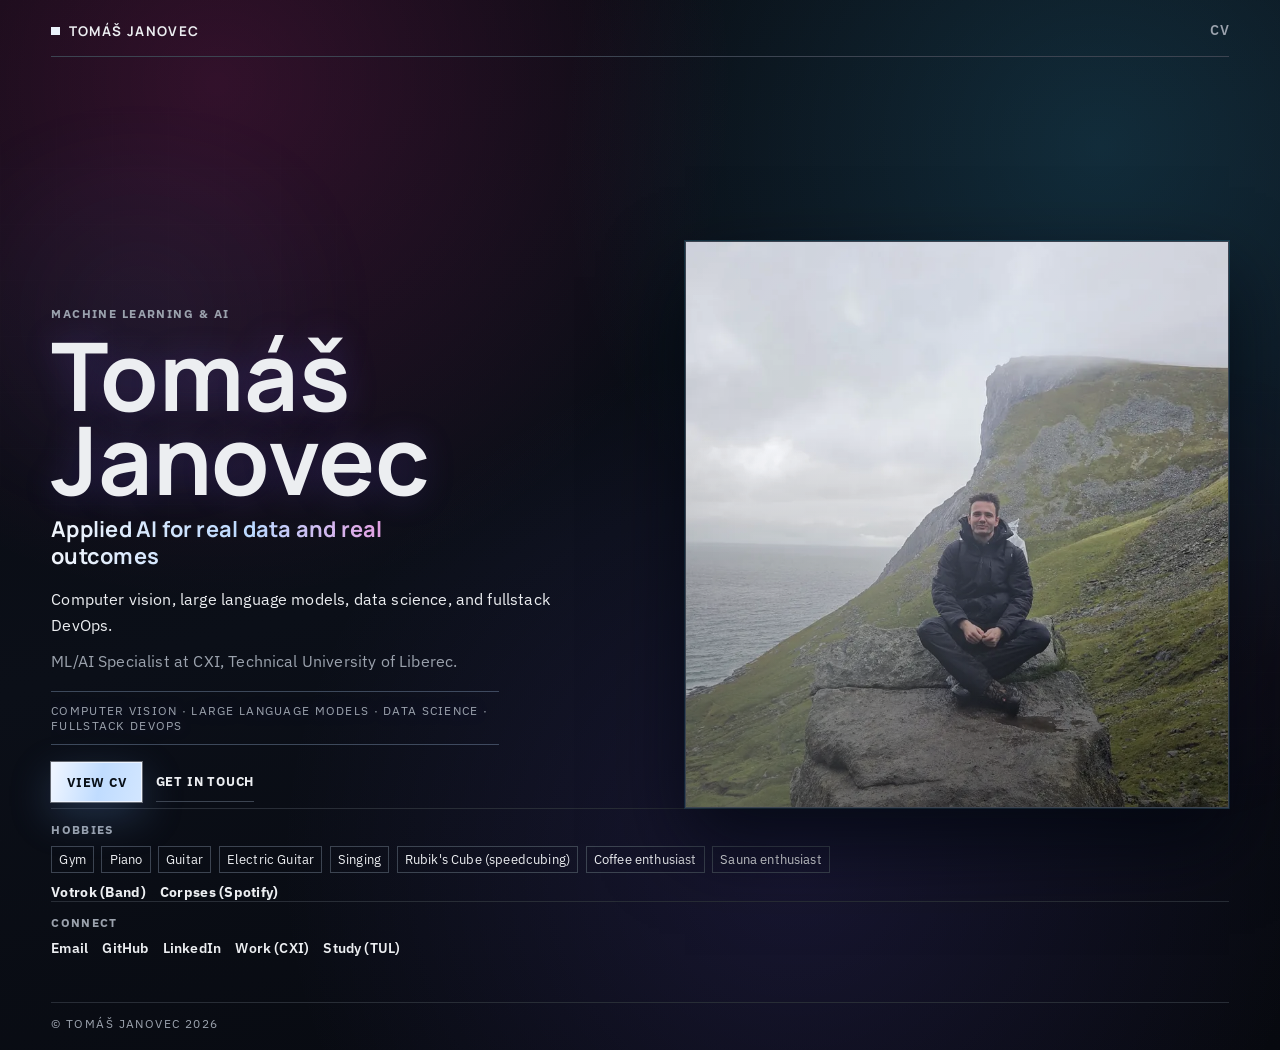
==== commit 9965233b: "feat: split cv into separate page" ====
--- a/index.html
+++ b/index.html
@@ -25,10 +25,7 @@
       </a>
 
       <nav class="nav-links" aria-label="Primary">
-        <a href="#top">Home</a>
-        <a href="#hobbies">Hobbies</a>
-        <a href="#cv">CV</a>
-        <a href="#contact">Contact</a>
+        <a href="cv/">CV</a>
       </nav>
     </header>
 
@@ -43,7 +40,7 @@
           <p class="focus-line hero-focus-line">Computer Vision · Large Language Models · Data Science · Fullstack DevOps</p>
 
           <div class="hero-actions" role="group" aria-label="Primary actions">
-            <a class="btn btn-primary" href="#cv">View CV</a>
+            <a class="btn btn-primary" href="cv/">View CV</a>
             <a class="btn btn-ghost" href="mailto:tomas.janovec@tul.cz">Get in Touch</a>
           </div>
         </div>
@@ -86,148 +83,6 @@
         </div>
       </section>
 
-      <article id="cv" class="cv-page">
-        <header class="cv-header">
-          <h1>Curriculum Vitae</h1>
-        </header>
-
-        <section class="section-block" aria-labelledby="profile-title">
-          <h2 id="profile-title">Profile</h2>
-          <div class="section-body">
-            <p class="cv-summary">ML/AI engineer focused on clear, production-minded solutions in data science and modern AI systems.</p>
-          </div>
-        </section>
-
-        <section class="section-block" aria-labelledby="work-title">
-          <h2 id="work-title">Work-related experience</h2>
-          <div class="section-body">
-            <ol class="timeline">
-              <li>
-                <p class="timeline-period">2024 - Present</p>
-                <h3>ML/AI Specialist</h3>
-                <p class="timeline-org">CXI, Technical University of Liberec</p>
-                <ul>
-                  <li>Ongoing employment role focused on applied machine learning and AI systems.</li>
-                  <li>Design and evaluation of applied large language model workflows.</li>
-                  <li>Computer vision and data processing pipelines for real-world analytics tasks.</li>
-                  <li><a class="timeline-link" href="https://www.cxi.tul.cz/cs/systemova-integrace/modelovani-procesu-a-ai/" target="_blank" rel="noreferrer">CXI AI page</a></li>
-                  <li><a class="timeline-link" href="https://support.cxi.tul.cz/en/staff-directory/tomas.janovec" target="_blank" rel="noreferrer">Employee profile</a></li>
-                </ul>
-              </li>
-              <li>
-                <p class="timeline-period">2025</p>
-                <h3>AI for SIEM log querying</h3>
-                <p class="timeline-org">Rozjeď AI ve výrobě (CXI Liberec)</p>
-                <ul>
-                  <li>Conference date and venue: May 29, 2025 (9:00-16:00), iQLANDIA Liberec.</li>
-                  <li>Presented practical AI workflows for SIEM log querying: logs that speak, AI that understands.</li>
-                  <li><a class="timeline-link" href="https://www.linkedin.com/posts/jan-koci-906278225_rozjedai-aivevyrobe-cxiliberec-ugcPost-7333446464980873217-yizy" target="_blank" rel="noreferrer">LinkedIn post by Jan Kočí</a></li>
-                </ul>
-              </li>
-              <li>
-                <p class="timeline-period">2025</p>
-                <h3>Dean's Award for Outstanding Bachelor's Thesis</h3>
-                <p class="timeline-org">Faculty of Mechatronics, Informatics and Interdisciplinary Studies, TUL</p>
-                <ul>
-                  <li>Received "Cena děkana za vynikající bakalářskou práci" for bachelor thesis work.</li>
-                  <li>Thesis: "System for Visual Processing of Video Recordings of Television Programmes" (2025).</li>
-                  <li>Built an integrated video-mining pipeline with scene segmentation, OCR, person identification, and TV logo detection.</li>
-                  <li><a class="timeline-link" href="https://theses.cz/id/evcjhi/?info" target="_blank" rel="noreferrer">Thesis record</a></li>
-                  <li><a class="timeline-link" href="https://github.com/tomyjany/BroadcastInsight" target="_blank" rel="noreferrer">BroadcastInsight / NewsVideoMiner (GitHub)</a></li>
-                </ul>
-              </li>
-            </ol>
-          </div>
-        </section>
-
-        <section class="section-block" aria-labelledby="other-title">
-          <h2 id="other-title">Other experience</h2>
-          <div class="section-body">
-            <ol class="timeline">
-              <li>
-                <p class="timeline-period">2026</p>
-                <h3>World Championship of Academic Kyykkä</h3>
-                <p class="timeline-org">Competition Participant</p>
-                <ul>
-                  <li>Competed in the world championship weekend of Academic Kyykkä in Finland.</li>
-                  <li><a class="timeline-link" href="https://kyykka.fi/news-item/yleista-infoa-kyykkaviikonlopusta-general-info-about-the-kyykka-weekend" target="_blank" rel="noreferrer">Event information</a></li>
-                </ul>
-              </li>
-              <li>
-                <p class="timeline-period">2023</p>
-                <h3>Votrok - Single "Corpses"</h3>
-                <p class="timeline-org">Music Release</p>
-                <ul>
-                  <li>Performed as lead singer and lead guitarist on the single release.</li>
-                  <li><a class="timeline-link" href="https://open.spotify.com/track/6KqUDpdiLEFHS2BhAkOizm" target="_blank" rel="noreferrer">Listen on Spotify</a></li>
-                </ul>
-              </li>
-              <li>
-                <p class="timeline-period">2020 - 2021</p>
-                <h3>KSP(Z) Programming Competition</h3>
-                <p class="timeline-org">Successful Problem Solver</p>
-                <ul>
-                  <li>Recognized as a successful solver in the Czech KSP(Z) competition rounds.</li>
-                  <li><a class="timeline-link" href="https://ksp.mff.cuni.cz/z/" target="_blank" rel="noreferrer">Competition website</a></li>
-                </ul>
-              </li>
-              <li>
-                <p class="timeline-period">2015</p>
-                <h3>Czech Open Speedcubing</h3>
-                <p class="timeline-org">Competition Participant</p>
-                <ul>
-                  <li>Competed in Czech Open speedcubing.</li>
-                </ul>
-              </li>
-            </ol>
-          </div>
-        </section>
-
-        <section class="section-block" aria-labelledby="education-title">
-          <h2 id="education-title">Education</h2>
-          <div class="section-body">
-            <ol class="timeline">
-              <li>
-                <p class="timeline-period">Current</p>
-                <h3>Ing. Intelligent Systems (ongoing)</h3>
-                <p class="timeline-org">Technical University of Liberec</p>
-                <ul>
-                  <li>Currently continuing graduate engineering studies.</li>
-                </ul>
-              </li>
-              <li>
-                <p class="timeline-period">Completed</p>
-                <h3>BSc Intelligent Systems (completed)</h3>
-                <p class="timeline-org">Technical University of Liberec</p>
-                <ul>
-                  <li>Bachelor's degree successfully completed.</li>
-                </ul>
-              </li>
-              <li>
-                <p class="timeline-period">One Academic Year</p>
-                <h3>Exchange Studies</h3>
-                <p class="timeline-org">Tampere University</p>
-                <ul>
-                  <li>Completed one year of exchange studies in Finland.</li>
-                </ul>
-              </li>
-            </ol>
-          </div>
-        </section>
-
-        <section class="section-block" aria-labelledby="languages-title">
-          <h2 id="languages-title">Languages</h2>
-          <div class="section-body">
-            <ul class="languages-list">
-              <li>Czech: Native</li>
-              <li>English: Proficient</li>
-              <li>German: B1</li>
-              <li>Finnish: A2</li>
-            </ul>
-          </div>
-        </section>
-      </article>
-
       <section id="contact" class="contact-strip" aria-labelledby="contact-title">
         <h2 id="contact-title">Connect</h2>
         <div class="contact-list">
--- a/assets/css/site.css
+++ b/assets/css/site.css
@@ -203,6 +203,7 @@
 .hero-copy {
   display: grid;
   gap: 0.7rem;
+  min-width: 0;
   padding-bottom: 0.38rem;
   z-index: 3;
 }
@@ -219,7 +220,7 @@
 .hero-copy h1 {
   font-family: "Manrope", "IBM Plex Sans", sans-serif;
   font-size: clamp(2.9rem, 7.4vw, 6.3rem);
-  letter-spacing: -0.032em;
+  letter-spacing: 0;
   line-height: 0.89;
   margin: 0;
   text-shadow: 0 0 34px rgba(125, 97, 255, 0.23);
@@ -245,6 +246,7 @@
   line-height: 1.58;
   margin: 0.28rem 0 0;
   max-width: 50ch;
+  overflow-wrap: break-word;
 }
 
 .hero-subtitle {
@@ -252,6 +254,7 @@
   line-height: 1.56;
   margin: 0;
   max-width: 58ch;
+  overflow-wrap: break-word;
 }
 
 .hero-actions {
@@ -336,7 +339,7 @@
 
 .hero-media img {
   object-fit: cover;
-  object-position: center 30%;
+  object-position: center 58%;
 }
 
 .focus-line {
@@ -496,7 +499,7 @@
 .cv-header h1 {
   font-family: "Manrope", "IBM Plex Sans", sans-serif;
   font-size: clamp(2.05rem, 5vw, 4rem);
-  letter-spacing: -0.02em;
+  letter-spacing: 0;
   margin: 0;
 }
 
@@ -567,7 +570,7 @@
 .timeline h3 {
   font-family: "Manrope", "IBM Plex Sans", sans-serif;
   font-size: 1.06rem;
-  letter-spacing: -0.01em;
+  letter-spacing: 0;
   margin: 0.3rem 0 0;
 }
 
@@ -747,6 +750,13 @@
     margin-top: 1.02rem;
   }
 
+  .top-nav,
+  .main-content,
+  .site-footer {
+    max-width: min(320px, calc(100vw - 1.5rem));
+    width: min(320px, calc(100vw - 1.5rem));
+  }
+
   .brand {
     font-size: 0.76rem;
   }
@@ -756,7 +766,22 @@
   }
 
   .hero-copy h1 {
+    font-size: 2.55rem;
     line-height: 0.93;
+  }
+
+  .hero-copy,
+  .hero,
+  .hero-media,
+  .hero-lead,
+  .hero-subtitle,
+  .hero-focus-line,
+  .hobbies-panel,
+  .cv-page,
+  .contact-strip {
+    max-width: 100%;
+    min-width: 0;
+    overflow-wrap: anywhere;
   }
 
   .hero-media {
@@ -765,6 +790,13 @@
 
   .focus-line {
     letter-spacing: 0.095em;
+    overflow: visible;
+    white-space: normal;
+  }
+
+  .hobbies-chips span {
+    max-width: 100%;
+    overflow-wrap: anywhere;
   }
 
   .contact-list {
